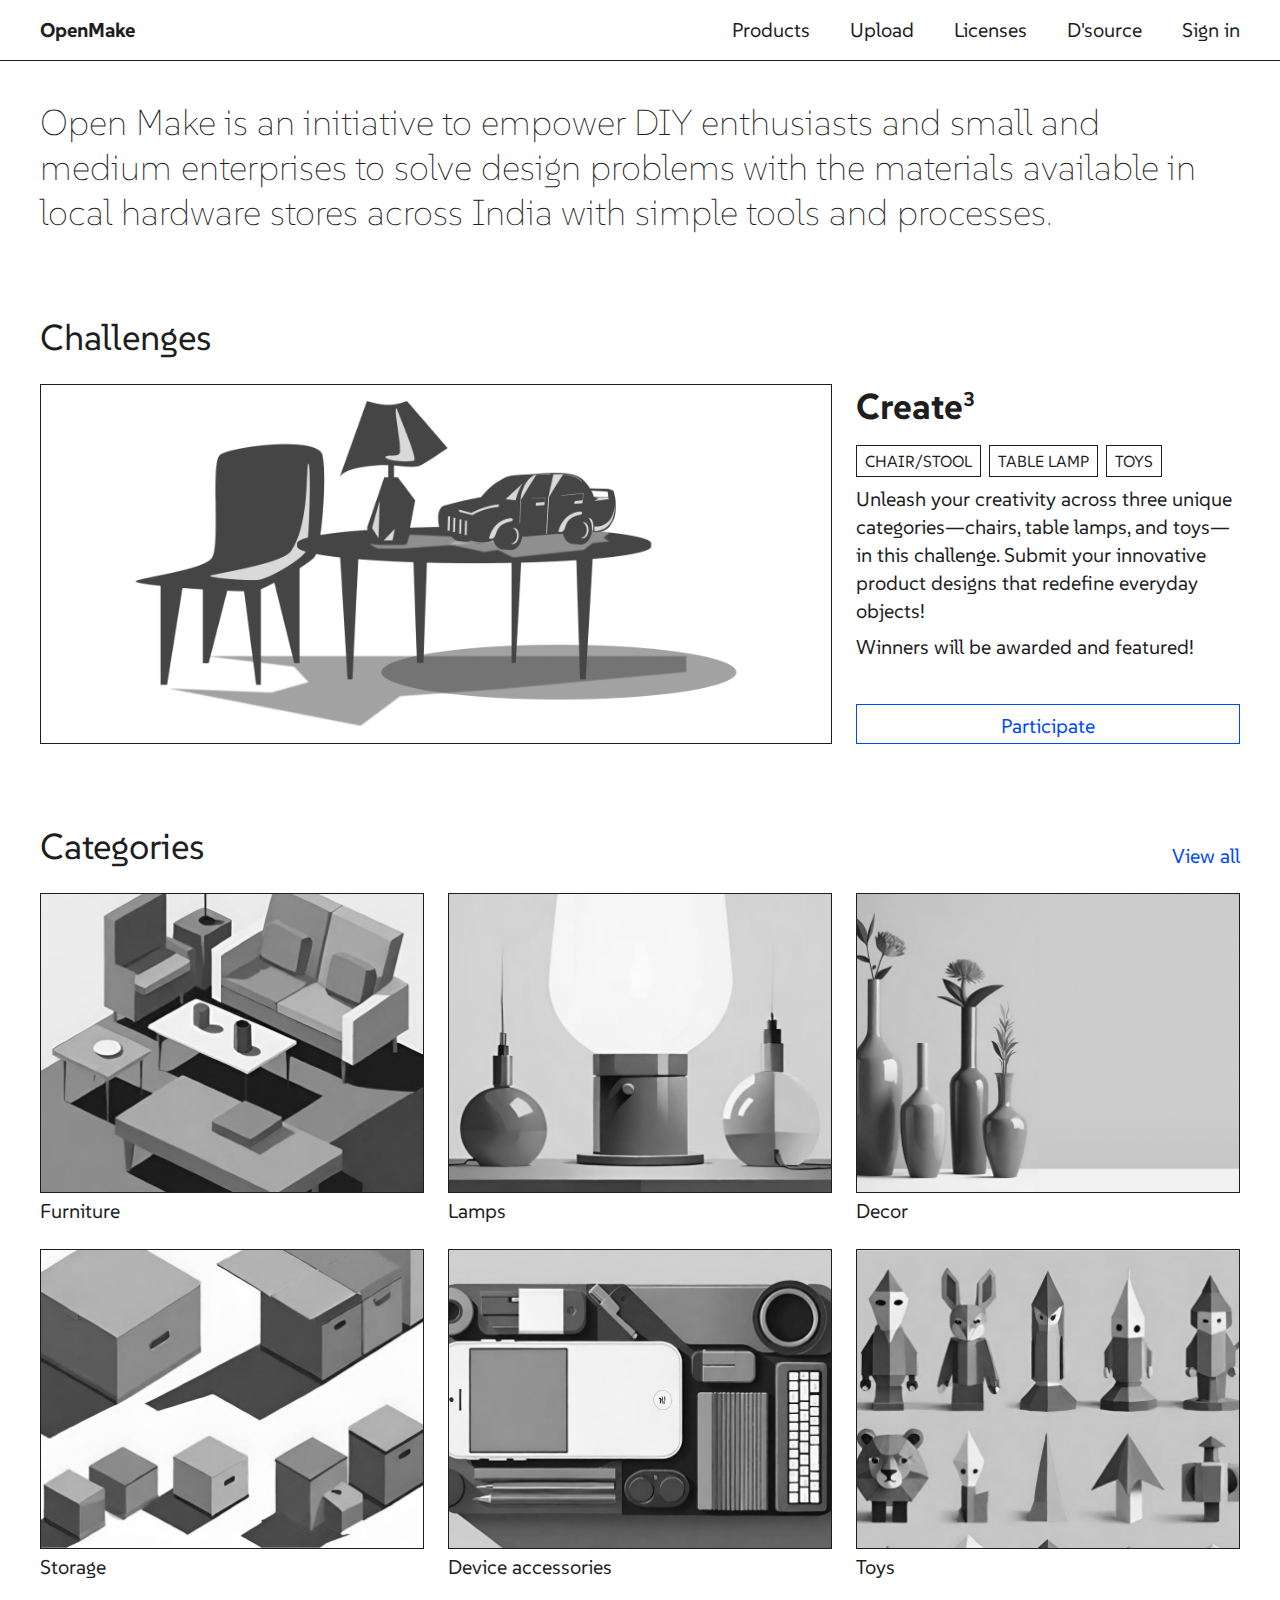
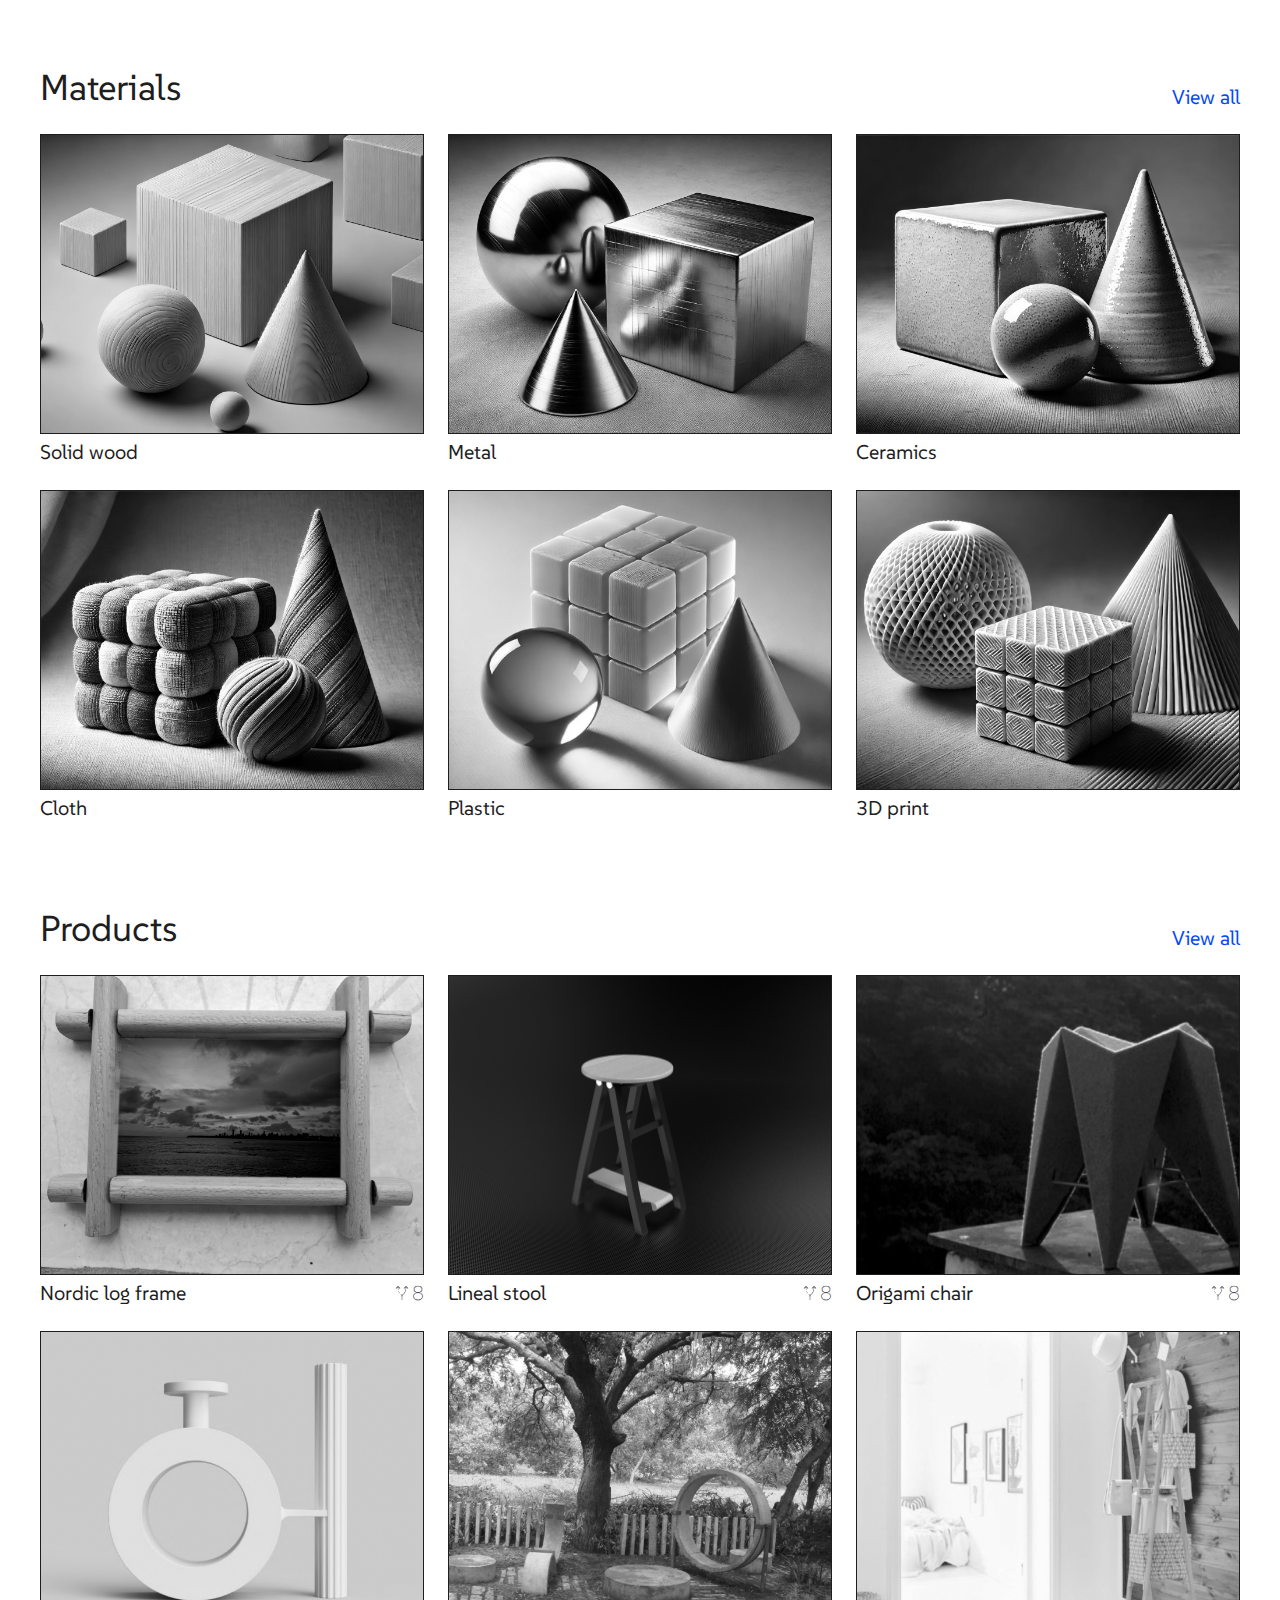
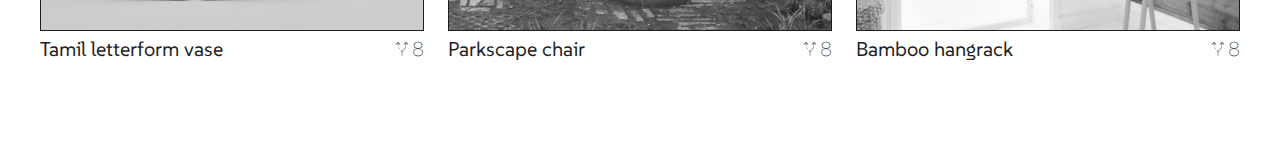
==== index.html @ de499de6 "Initial commit" ====
<!DOCTYPE html>
<html lang="en">

<head>
    <meta charset="UTF-8">
    <meta name="viewport" content="width=device-width, initial-scale=1.0">
    <title>OpenMake</title>
    <link rel="shortcut icon" href="images/logo2.png" type="image/x-icon">
    <style>
        :root {
            --primary: #1e1e1e;
            --link: #0047ff;
            --secondary: #0047ff;
            --warning: #eb4335;
            --white: #ffffff;
            --disabled: #aaaaaa;
        }
    </style>
    <link rel="stylesheet" href="style.css">
    <!-- <script src="nav.js"></script> -->
</head>

<body>

    <div id="navbar-placeholder">
        <nav class="flex w100">
            <div class="flex spacebetween acenter w100">
                <div class="flex gap8 openmake acenter w100">
                    <img src="images/newlogo.png" alt="">
                    <a href="index.html" id="navlogo">OpenMake</a>
                </div>
                <div id="navburger" class="flexcol jcenter">
                    <svg id="navclose" class="active" xmlns="http://www.w3.org/2000/svg" width="40" height="40"
                        viewBox="0 0 40 40" fill="none">
                        <rect class="lowbar" x="8" y="24" width="24" height="4" fill="#1E1E1E" />
                        <rect class="midbar" x="8" y="18" width="24" height="4" fill="#1E1E1E" />
                        <rect class="topbar" x="8" y="12" width="24" height="4" fill="#1E1E1E" />
                    </svg>
                    <svg id="navopen" xmlns="http://www.w3.org/2000/svg" width="40" height="40" viewBox="0 0 40 40"
                        fill="none">
                        <rect x="13" y="10" width="24" height="4" transform="rotate(45 13 10)" fill="#1E1E1E" />
                        <rect x="10" y="27" width="24" height="4" transform="rotate(-45 10 27)" fill="#1E1E1E" />
                    </svg>
                </div>
            </div>
            <div id="navlist" class="flex bodytext acenter w100">
                <a href="products.html" class="navitem" id="nav-products">Products</a>
                <a href="upload.html" class="navitem" id="nav-upload">Upload</a>
                <a href="licenses.html" class="navitem" id="nav-licenses">Licenses</a>
                <a href="https://www.dsource.in/" class="navitem" id="nav-dsource">D'source</a>
                <a href="signin.html" class="navitem" id="nav-signin">Sign in</a>
            </div>
        </nav>
    </div>

    <main class="flexcol acenter" style="max-width: 1600px; margin: auto;">
        <div class="w100">
            <h1 class="subtext">Open Make is an initiative to empower DIY enthusiasts and small and medium enterprises to solve design
                problems with the materials available in local hardware stores across India with simple tools and
                processes.</h1>
        </div>
        <section id="challenges" class="w100 flexcol">
            <h1>Challenges</h1>
            <div class="grid gap20">
                <div class="span8 challengeimg border1">
                    <img src="images/challenge.png" alt="" class="">
                </div>
                <div class="flexcol span4 gap16">
                    <h2>Create<sup>3</sup></h2>
                    <div class="flexcol gap8 h100">
                        <div class="flex gap8">
                            <!-- <div class="tag border1 flex acenter">Chair/Stool</div>
                            <div class="tag border1 flex acenter">Table lamp</div>
                            <div class="tag border1 flex acenter">Toys</div> -->
                            <button class="tag border1 flex acenter">Chair/Stool</button>
                            <button class="tag border1 flex acenter">Table lamp</button>
                            <button class="tag border1 flex acenter">Toys</button>
                        </div>
                        <p>
                            Unleash your creativity across three unique categories—chairs, table lamps, and toys—in this
                            challenge. Submit your innovative product designs that redefine everyday objects!
                        </p>
                        <p>
                            Winners will be awarded and featured!
                        </p>
                    </div>
                    <button class="secondaryButton">Participate</button>
                </div>
            </div>
        </section>
        <section id="categories" class="w100 flexcol">
            <div class="flex spacebetween">
                <h1>Categories</h1>
                <a href="" class="link">View all</a>
            </div>
            <div class="grid gap20">
                <div class="flexcol card span4">
                    <img src="images/categories/furniture.png" alt="" class="border1">
                    <div class="cardtext flex spacebetween">
                        <p class="bodytext">Furniture</p>
                        <div class="bodytext flex acenter adapt">
                            <div class="svgimg"></div>
                            <p class="subtext">
                                8
                            </p>
                        </div>
                    </div>
                </div>
                <div class="flexcol card span4">
                    <img src="images/categories/lamps.png" alt="" class="border1">
                    <div class="cardtext flex spacebetween">
                        <p class="bodytext">Lamps</p>
                        <div class="bodytext flex acenter adapt">
                            <div class="svgimg"></div>
                            <p class="subtext">
                                8
                            </p>
                        </div>
                    </div>
                </div>
                <div class="flexcol card span4">
                    <img src="images/categories/decor.png" alt="" class="border1">
                    <div class="cardtext flex spacebetween">
                        <p class="bodytext">Decor</p>
                        <div class="bodytext flex acenter adapt">
                            <div class="svgimg"></div>
                            <p class="subtext">
                                8
                            </p>
                        </div>
                    </div>
                </div>
                <div class="flexcol card span4">
                    <img src="images/categories/storage.png" alt="" class="border1">
                    <div class="cardtext flex spacebetween">
                        <p class="bodytext">Storage</p>
                        <div class="bodytext flex acenter adapt">
                            <div class="svgimg"></div>
                            <p class="subtext">
                                8
                            </p>
                        </div>
                    </div>
                </div>
                <div class="flexcol card span4">
                    <img src="images/categories/device_accs.png" alt="" class="border1">
                    <div class="cardtext flex spacebetween">
                        <p class="bodytext">Device accessories</p>
                        <div class="bodytext flex acenter adapt">
                            <div class="svgimg"></div>
                            <p class="subtext">
                                8
                            </p>
                        </div>
                    </div>
                </div>
                <div class="flexcol card span4">
                    <img src="images/categories/toys.png" alt="" class="border1">
                    <div class="cardtext flex spacebetween">
                        <p class="bodytext">Toys</p>
                        <div class="bodytext flex acenter adapt">
                            <div class="svgimg"></div>
                            <p class="subtext">
                                8
                            </p>
                        </div>
                    </div>
                </div>

            </div>
        </section>
        <section id="materials" class="w100 flexcol">
            <div class="flex spacebetween">
                <h1>Materials</h1>
                <a href="" class="link">View all</a>
            </div>
            <div class="grid gap20">
                <div class="flexcol card span4">
                    <img src="images/materials/solid wood1.png" alt="" class="border1">
                    <div class="cardtext flex spacebetween">
                        <p class="bodytext">Solid wood</p>
                        <div class="bodytext flex acenter adapt">
                            <div class="svgimg"></div>
                            <p class="subtext">
                                8
                            </p>
                        </div>
                    </div>
                </div>
                <div class="flexcol card span4">
                    <img src="images/materials/metal1.webp" alt="" class="border1">
                    <div class="cardtext flex spacebetween">
                        <p class="bodytext">Metal</p>
                        <div class="bodytext flex acenter adapt">
                            <div class="svgimg"></div>
                            <p class="subtext">
                                8
                            </p>
                        </div>
                    </div>
                </div>
                <div class="flexcol card span4">
                    <img src="images/materials/ceramics1.webp" alt="" class="border1">
                    <div class="cardtext flex spacebetween">
                        <p class="bodytext">Ceramics</p>
                        <div class="bodytext flex acenter adapt">
                            <div class="svgimg"></div>
                            <p class="subtext">
                                8
                            </p>
                        </div>
                    </div>
                </div>
                <div class="flexcol card span4">
                    <img src="images/materials/cloth1.png" alt="" class="border1">
                    <div class="cardtext flex spacebetween">
                        <p class="bodytext">Cloth</p>
                        <div class="bodytext flex acenter adapt">
                            <div class="svgimg"></div>
                            <p class="subtext">
                                8
                            </p>
                        </div>
                    </div>
                </div>
                <div class="flexcol card span4">
                    <img src="images/materials/plastic1.webp" alt="" class="border1">
                    <div class="cardtext flex spacebetween">
                        <p class="bodytext">Plastic</p>
                        <div class="bodytext flex acenter adapt">
                            <div class="svgimg"></div>
                            <p class="subtext">
                                8
                            </p>
                        </div>
                    </div>
                </div>
                <div class="flexcol card span4">
                    <img src="images/materials/3dprint1.png" alt="" class="border1">
                    <div class="cardtext flex spacebetween">
                        <p class="bodytext">3D print</p>
                        <div class="bodytext flex acenter adapt">
                            <div class="svgimg"></div>
                            <p class="subtext">
                                8
                            </p>
                        </div>
                    </div>
                </div>

            </div>
        </section>
        <section id="products" class="w100 flexcol">
            <div class="flex spacebetween">
                <h1>Products</h1>
                <a href="" class="link">View all</a>
            </div>
            <div class="grid gap20">
                <a href="nordiclogframe.html" class="span4">
                    <div class="flexcol card span4">
                        <img src="images/products/log.png" alt="" class="border1">
                        <div class="cardtext flex spacebetween">
                            <p class="bodytext">Nordic log frame</p>
                            <div class="bodytext flex acenter adapt">
                                <div class="svgimg"></div>
                                <p class="subtext">
                                    8
                                </p>
                            </div>
                        </div>
                    </div>

                </a>
                <div class="flexcol card span4">
                    <img src="images/products/lineal.png" alt="" class="border1">
                    <div class="cardtext flex spacebetween">
                        <p class="bodytext">Lineal stool</p>
                        <div class="bodytext flex acenter adapt">
                            <div class="svgimg"></div>
                            <p class="subtext">
                                8
                            </p>
                        </div>
                    </div>
                </div>
                <div class="flexcol card span4">
                    <img src="images/products/origami.png" alt="" class="border1">
                    <div class="cardtext flex spacebetween">
                        <p class="bodytext">Origami chair</p>
                        <div class="bodytext flex acenter adapt">
                            <div class="svgimg"></div>
                            <p class="subtext">
                                8
                            </p>
                        </div>
                    </div>
                </div>
                <div class="flexcol card span4">
                    <img src="images/products/vase.png" alt="" class="border1">
                    <div class="cardtext flex spacebetween">
                        <p class="bodytext">Tamil letterform vase</p>
                        <div class="bodytext flex acenter adapt">
                            <div class="svgimg"></div>
                            <p class="subtext">
                                8
                            </p>
                        </div>
                    </div>
                </div>
                <div class="flexcol card span4">
                    <img src="images/products/park.png" alt="" class="border1">
                    <div class="cardtext flex spacebetween">
                        <p class="bodytext">Parkscape chair</p>
                        <div class="bodytext flex acenter adapt">
                            <div class="svgimg"></div>
                            <p class="subtext">
                                8
                            </p>
                        </div>
                    </div>
                </div>
                <div class="flexcol card span4">
                    <img src="images/products/rack.png" alt="" class="border1">
                    <div class="cardtext flex spacebetween">
                        <p class="bodytext">Bamboo hangrack</p>
                        <div class="bodytext flex acenter adapt">
                            <div class="svgimg"></div>
                            <p class="subtext">
                                8
                            </p>
                        </div>
                    </div>
                </div>

            </div>
        </section>
    </main>
    <footer>

    </footer>
</body>

</html>
---- style.css ----
@import url('https://fonts.googleapis.com/css2?family=SUSE:wght@100..800&display=swap');



* {
    font-family: 'SUSE';
    color: var(--primary);
    text-decoration: none;
    margin: 0;
    padding: 0;
    font-size: 20px;
    box-sizing: border-box;
}

main{
    max-width: 1920px;
    margin: auto;
}

span {
    font-weight: inherit;
    font-size: inherit;
}

button:enabled:hover {
    cursor: pointer;
}

.w100 {
    width: 100%;
}

.h100 {
    height: 100%;
}

.bodytext,
p {
    font-weight: 400;
    text-align: left;
    line-height: 28px;
}

.subtext {
    font-weight: 100;
}

.spacebetween {
    align-items: flex-end;
    justify-content: space-between;
}

.border05 {
    border: 0.5px solid var(--primary);
}

.border1 {
    border: 1px solid var(--primary);
}

input[type=checkbox] {
    width: 16px;
    height: 16px;
    accent-color: var(--primary);
}

input[type=text] {
    width: 100%;
    height: 60px;
    border-radius: 0px;
    border: 0.5px solid var(--primary);
    padding: 0 16px;
}

input[type=url] {
    padding: 8px;
    width: 100%;
    height: 40px;
    color: var(--link);
    border: 0.5px solid var(--primary);
    background-color: var(--white);
}

input[type=text]:focus {
    outline: none;
    border: 1.6px solid var(--primary) !important;
    /* color: var(--primary); */
}

input[type=url]:focus {
    outline: none;
    border: 1.6px solid var(--primary) !important;
    color: var(--primary);
}

input::placeholder {
    font-weight: 200;
    font-size: 16px;
}

h1 {
    font-size: 36px;
    font-weight: 400;
}

h2 {
    font-size: 36px;
    font-weight: 700;
}

h3 {
    font-weight: 700;
    /* width: 100%; */
    margin-right: 24px;
}

.link {
    color: var(--link);
    text-decoration: none;
}

.link:hover {
    color: var(--link);
    text-decoration: none;
    font-weight: 400;
}

.blue {
    color: var(--secondary);
}

.red {
    color: var(--warning);
}

.primaryButton {
    padding: 8px 16px;
    color: var(--white);
    border: 1px solid var(--link);
    background-color: var(--link);
    height: 40px;
}

.primaryButton:hover:enabled {
    background-color: #0037c3;
    cursor: pointer;
}

.primaryButton:disabled {
    background-color: var(--white);
    border-color: var(--disabled);
    color: var(--disabled);
    font-weight: 100;
    border-width: 0.5px;
}

.secondaryButton {
    width: 100%;
    padding: 8px;
    height: 40px;
    color: var(--link);
    border: 1px solid var(--link);
    background-color: var(--white);
}

.secondaryButton:focus {
    width: 100%;
    padding: 8px;
    height: 40px;
    color: var(--link);
    border: 1.6px solid var(--link);
    background-color: var(--white);
    border-radius: 0px;
}

.secondaryButton:disabled {
    color: var(--disabled);
    font-weight: 100;
    border: 0.5px solid var(--disabled);
}

.tertiaryButton {
    /* height: 60px; */
    padding: 8px;
    height: 40px;
    color: var(--primary);
    border: none;
    background-color: var(--white);
}


.tertiaryButton:hover {
    color: var(--link);
}

.tertiaryButton:disabled {
    color: var(--disabled);
}

.secondaryButton:hover:enabled,
.tagButton:hover:enabled,
.addButton:hover:enabled {
    background-color: var(--link);
    color: var(--white);
    cursor: pointer;
}

.addButton:hover {
    background-color: var(--link);
    color: var(--white);
    cursor: pointer;
}


.tagButton {
    padding: 8px 8px;
    display: flex;
    align-items: center;
    width: fit-content;
    height: 32px;
    border: 1px solid var(--link);
    background-color: var(--white);
    font-size: 16px;
    font-weight: 400;
    color: var(--link);
}

.addButton {
    padding: 8px 8px;
    height: 60px;
    justify-content: center;
    border: 1px solid var(--link);
    background-color: var(--white);
    color: var(--link);
    /* font-weight: 100; */
    display: flex;
    align-items: center;
}

sup {
    font-size: 20px;
}

.svgimg {
    background-color: var(--primary);
    mask: url(images/adaptation.svg) no-repeat center;
    width: 20px;
    height: 20px;
}

.bold {
    font-weight: bold !important;
}

.flex {
    display: flex;
}

.flexcol {
    display: flex;
    flex-flow: column;
}

.wrap {
    flex-flow: wrap;
}

.acenter {
    align-items: center;
}

.jcenter {
    justify-content: center;
}

.gap80 {
    gap: 80px;
}

.gap60 {
    gap: 60px;
}

.gap24 {
    gap: 24px;
}

.gap20 {
    gap: 20px;
}

.gap16 {
    gap: 16px;
}

.gap8 {
    gap: 8px;
}

.gap4 {
    gap: 4px;
}

.gap40 {
    gap: 40px;
}

.span10 {
    grid-column: span 10;
}

.span8 {
    grid-column: span 8;
}

.span6 {
    grid-column: span 6;
}

.span5 {
    grid-column: span 5;
}

.span4 {
    grid-column: span 4;
}

.span2 {
    grid-column: span 2;
}

.grid {
    display: grid;
    grid-template-columns: repeat(12, 1fr);
    gap: 20px 24px;
}

.subgrid {
    display: grid;
    grid-template-columns: repeat(10, 1fr);
    gap: 20px 24px;
}

.tag {
    text-transform: uppercase;
    padding: 0px 8px;
    height: 32px;
    background-color: var(--white);
    color: var(--primary);
    font-size: 16px;
    width: auto;
    /* font-weight: 100;
    border: 1px solid var(--primary); */
}

.fitw {
    width: fit-content;
}

.fith {
    height: fit-content;
}

nav {
    height: 60px;
    padding: 0 40px;
    background-color: var(--white);
    max-width: 1920px;
    margin: auto;
}

#navburger {
    display: none;
}

.openmake img {
    display: none;
}

#navbar-placeholder {
    position: fixed;
    top: 0;
    z-index: 10;
    width: 100%;
    border-bottom: 0.5px solid var(--primary);
}

#navlogo {
    font-weight: 700;
    color: var(--primary);
}

#navlist {
    gap: 40px;
    justify-content: flex-end;
}

.navitem {
    color: var(--primary);
}

.navitem:hover {
    color: var(--secondary);
    transition: color 200ms;
}

main {
    padding: 100px 40px;
    gap: 80px;
    /* max-width: 1600px;
    margin: auto; */
}

section {
    gap: 24px;
}

.challengeimg {
    padding: 16px 32px;
    filter: grayscale(100%);
}

img {
    width: 100%;
    height: 100%;
}



h2 p {
    height: 100%;
}

#materials .adapt,
#categories .adapt {
    display: none;
}

.card img{
    filter: grayscale(100%);
}


.card img {
    height: 300px;
    width: 100%;
    object-fit: cover;
}

.card:hover{
    cursor: pointer;
}

.cardtext {
    padding: 4px 0px;
}

.card:hover img {
    border-color: var(--link);
    filter: grayscale(0);
}

.card:hover .svgimg {
    background-color: var(--link);
}

.card:hover p {
    color: var(--link);
}

textarea {
    width: 100%;
    height: 100%;
    border-radius: 0px;
    border: 0.5px solid var(--primary);
    padding: 12px 16px;
    vertical-align: top;
    resize: none;
}

textarea:focus {
    outline: none;
    border: 1.6px solid var(--primary) !important;
}

.textarea {
    width: 100%;
    height: 100%;
    border-radius: 0px;
    border: 0.5px solid var(--primary);
    padding: 12px 16px;
    vertical-align: top;
    resize: none;
}

.textarea:focus {
    outline: none;
    border: 1.6px solid var(--primary) !important;
}


.imgbox {
    display: inline-block;
    width: 100%;
    height: 100%;

}



.upButton,
.downButton,
.plusButton,
.deleteButton {
    height: 24px;
    width: auto;
    aspect-ratio: 1;
    display: flex;
    align-items: center;
    justify-content: center;
    background-color: var(--white);
    font-weight: 300;
    border: 1px solid var(--primary);
}

.smallButton {
    height: 24px;
    padding: 0 4px;
    width: auto;
    display: flex;
    align-items: center;
    justify-content: center;
    background-color: var(--white);
    font-weight: 300;
    border: 1px solid var(--primary);
}


.plusButton:hover:enabled,
.upButton:hover:enabled,
.downButton:hover:enabled,
.smallButton:hover:enabled {
    color: var(--link);
    border-color: var(--link);
}

.deleteButton:hover:enabled {
    color: var(--warning);
    border-color: var(--warning);
}

.deleteButton:disabled,
.plusButton:disabled,
.upButton:disabled,
.downButton:disabled,
.smallButton:disabled {
    color: var(--disabled);
    border: 1px solid var(--disabled);
}

.deleteButton svg {
    fill: var(--primary);
}

.deleteButton svg:hover {
    fill: var(--warning);
}

.deleteButton:disabled {
    display: none;
}




.hidden {
    display: none;
}





dialog {
    padding: 0px 12px;
    width: 600px;
    border: 1px solid var(--primary);
    align-self: center;
    justify-self: center;
    max-height: 80vh;
}

dialog iframe {
    width: 100%;
    height: 300px;
}

dialog div h3 {
    position: sticky;
    width: 100%;
    top: 0px;
    padding: 12px 0px;
    background-color: var(--white);
    /* border-bottom: 0.5px solid var(--disabled); */
}

.modal-buttons {
    display: flex;
    position: sticky;
    bottom: 0px;
    justify-content: flex-end;
    margin-top: 16px;
    gap: 8px;
    padding: 12px 0px;
    background-color: var(--white);
    border-top: 0.5px solid var(--disabled);
}

/* Center and style dialog content */
dialog::backdrop {
    background: rgba(0, 0, 0, 0.5);
}

.dialog-content {
    padding: 20px;
    background-color: white;
}



/* .deleteButton {
    border: 1px solid var(--primary);
    height: 24px;
    width: 24px;
    display: flex;
    align-items: center;
    justify-content: center; 
    flex-shrink: 0; 
} */


#index {
    position: fixed;
    top: 100px;
    /* left: 20px; */
    font-weight: 100;
}

#index a:hover {
    color: var(--link);
}

#index a.active {
    font-weight: normal;
}

#content {
    grid-column: 3/13;
}

tr {
    display: flex;
    align-items: center;
    justify-content: space-between;
    width: 100%;
    border-bottom: 0.5px dashed var(--disabled);
}

td {
    display: flex;
    padding: 4px;
}

.dropdown {
    font-weight: 100;
}

.rotateZ90 {
    transform: rotateZ(-90deg);
}

.paragraph p {
    &:not(:last-child) {
        margin-bottom: 8px;
    }
}

[data-tooltip] {
    position: relative;
}

[data-tooltip]:after {
    content: attr(data-tooltip);
    position: absolute;
    left: 50%;
    font-size: 12px;
    top: 100%;
    /* put it on the top */
    background-color: #555555;
    color: var(--white);
    padding: 2px 4px;
    width: max-content;
    opacity: 0;
    /* -webkit-transition: opacity 0.75s; */
}

[data-tooltip]:hover:after {
    opacity: 1;
}

div[data-tooltip]:after {
    left: 5px !important;
}

.onlyphone {
    display: none;
}



@media only screen and (max-width: 768px) {
    * {
        font-size: 16px;
    }

    nav {
        height: 60px;
        border-bottom: 0.5px solid var(--primary);
        padding: 10px 16px;
        background-color: var(--white);
        flex-flow: column;
        gap: 40px;
        overflow: hidden;
    }

    #navburger {
        display: block;
    }

    /* Initially show the close (hamburger) icon and hide the open (X) icon */
    #navopen {
        display: none;
    }

    #navclose {
        display: block;
    }

    .autoH{
        height: auto;
    }

    /* When active, toggle visibility */
    #navburger.active #navopen {
        display: block;
    }

    #navburger.active #navclose {
        display: none;
    }

    #navlist {
        flex-flow: column;
        align-items: flex-start;
        gap: 24px;
        padding-bottom: 32px;
    }
    
    #navlist a{
        font-size: 20px;

    }

    .openmake img {
        display: block;
        width: 24px;
        aspect-ratio: 1;
    }

    .openmake a {
        /* display: none; */
        font-size: 20px;
    }

    .onlyphone {
        display: block;
    }

    .onlylarge {
        display: none;
    }

    .bodytext,
    p {
        font-weight: 400;
        text-align: left;
        line-height: 20px;
    }

    #index {
        display: none;
    }

    h1 {
        font-size: 24px;
        font-weight: 400;
    }

    h2 {
        font-size: 24px;
        font-weight: 700;
    }

    h3 {
        font-weight: 700;
    }

    main {
        padding: 100px 16px;
        gap: 80px;
    }

    #content {
        grid-column: 1/13;
    }

    .subgrid {
        display: flex;
        flex-flow: column;
    }

    .pcol {
        flex-flow: column;
    }

    .gap16 {
        gap: 8px;
    }

    .gap80 {
        gap: 40px;
    }

    .gap40 {
        gap: 20px;
    }

    section {
        gap: 16px;
    }

    .tag {
        text-transform: uppercase;
        padding: 4px 8px;
        height: auto;
        background-color: var(--white);
        color: var(--primary);
        font-size: 12px;
        width: auto;
    }

    .order1 {
        order: 1;
    }

    .order2 {
        order: 2;
    }

    .order3 {
        order: 3;
    }

    .order4 {
        order: 4;
    }

    .order5 {
        order: 5;
    }
}
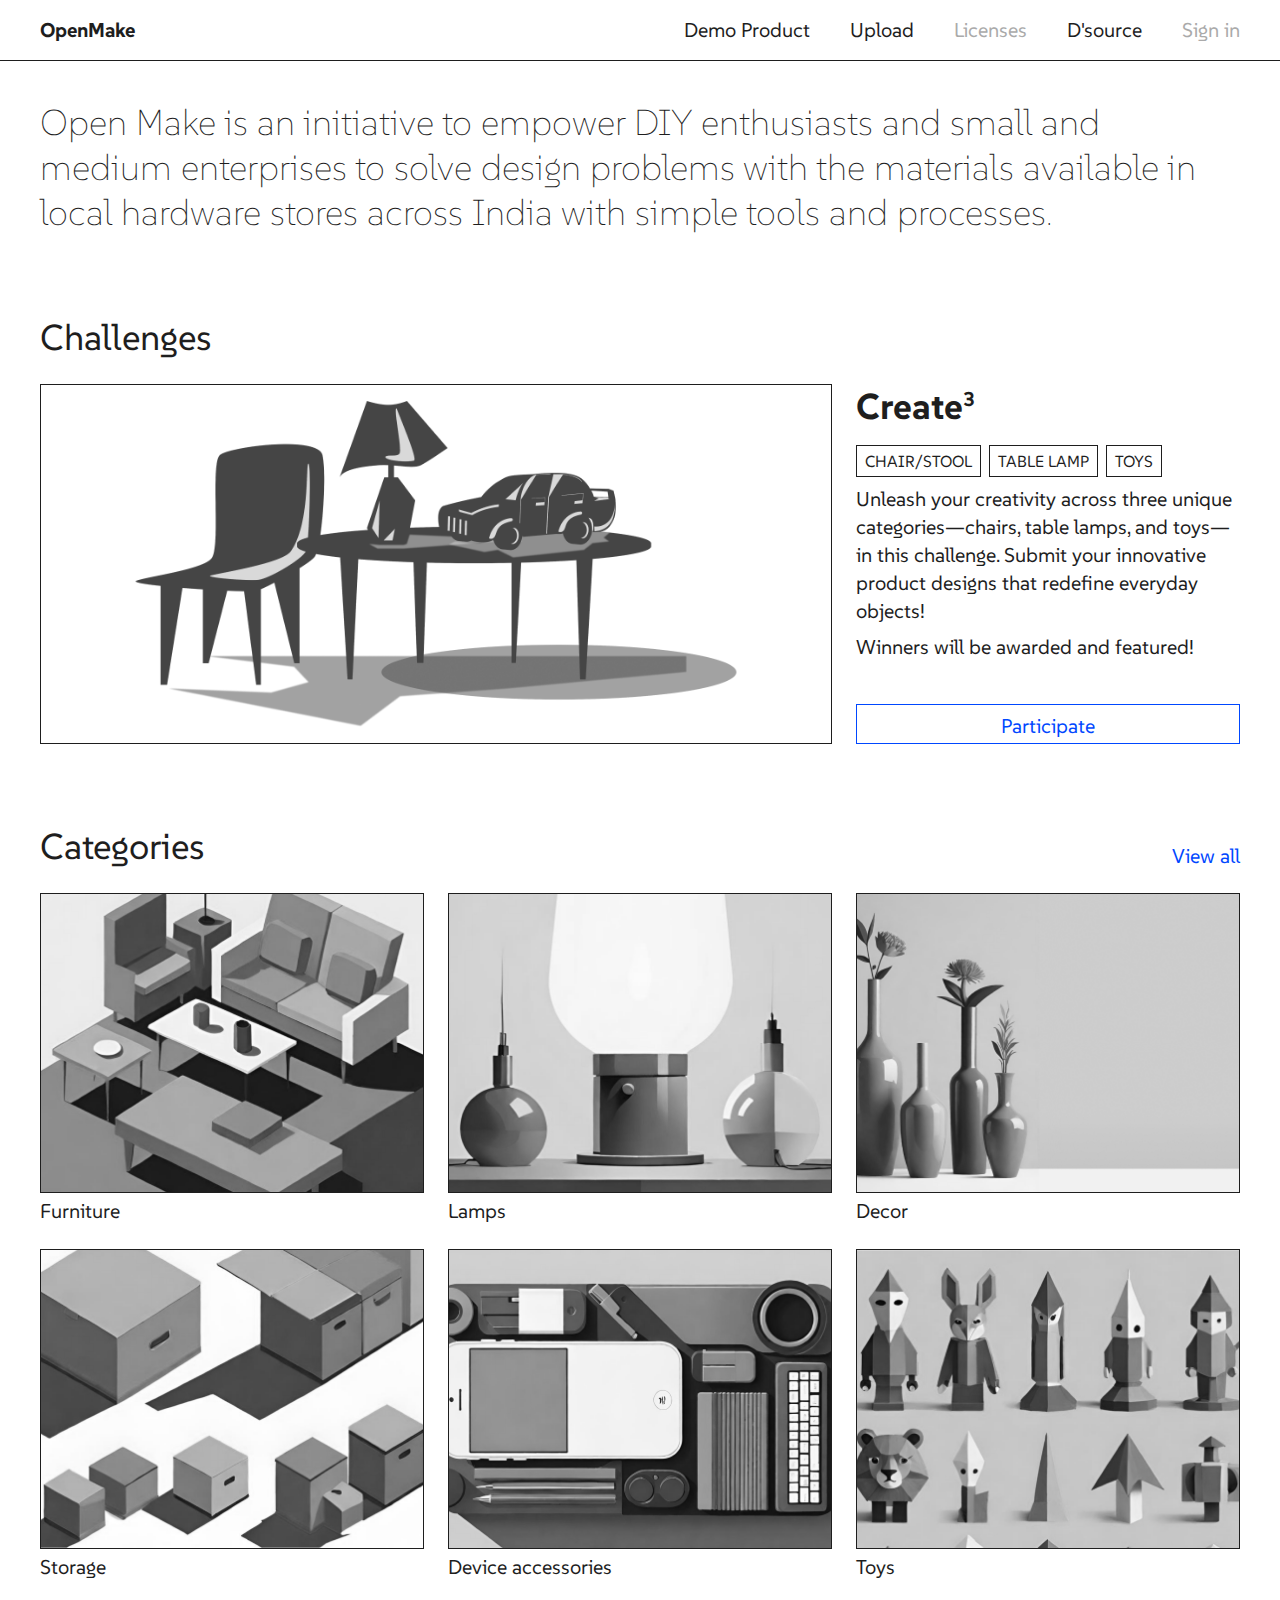
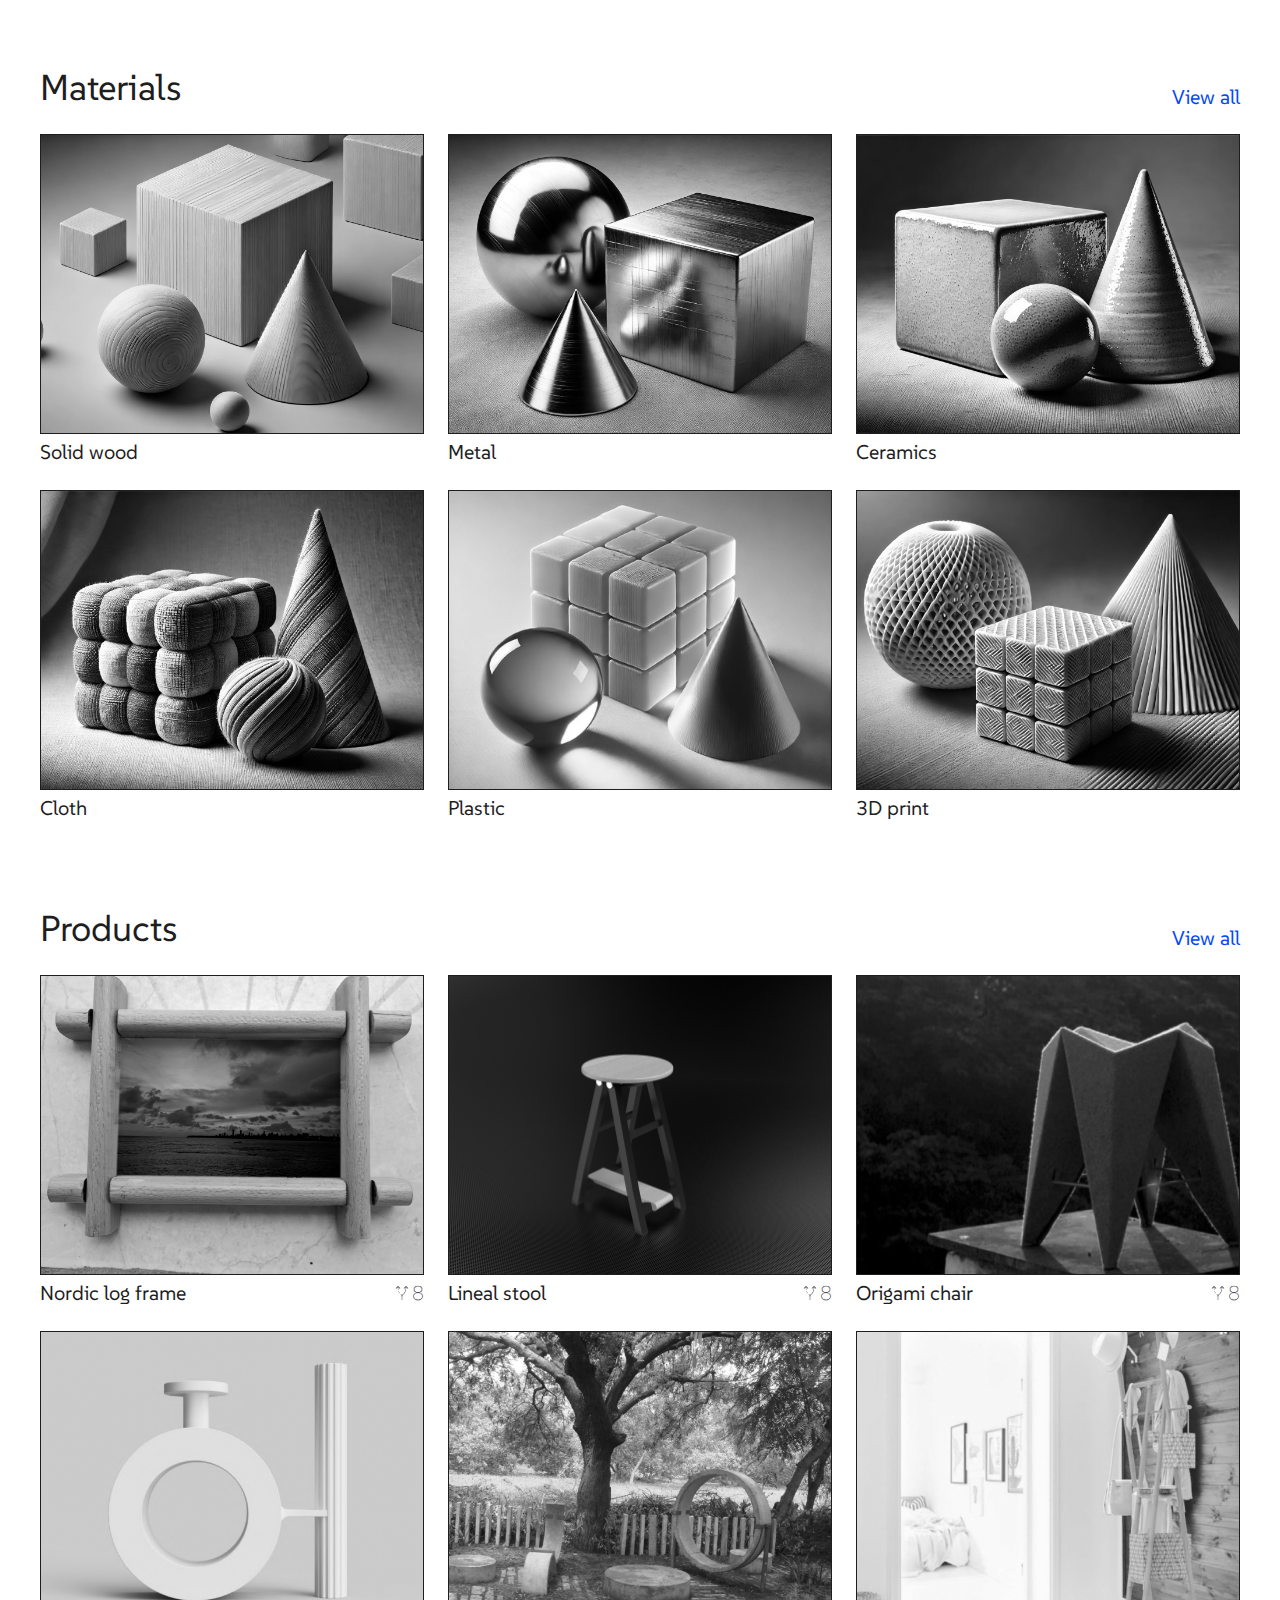
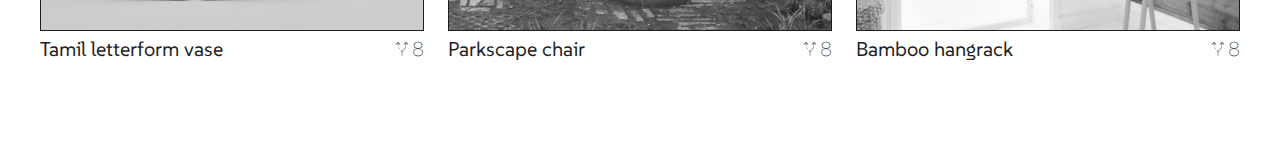
==== commit 22ef1db2: "All files" ====
--- a/index.html
+++ b/index.html
@@ -44,18 +44,19 @@
                 </div>
             </div>
             <div id="navlist" class="flex bodytext acenter w100">
-                <a href="products.html" class="navitem" id="nav-products">Products</a>
+                <a href="nordiclogframe.html" class="navitem" id="nav-products">Demo Product</a>
                 <a href="upload.html" class="navitem" id="nav-upload">Upload</a>
-                <a href="licenses.html" class="navitem" id="nav-licenses">Licenses</a>
+                <a href="licenses.html" class="navitem disabled" id="nav-licenses">Licenses</a>
                 <a href="https://www.dsource.in/" class="navitem" id="nav-dsource">D'source</a>
-                <a href="signin.html" class="navitem" id="nav-signin">Sign in</a>
+                <a href="signin.html" class="navitem disabled" id="nav-signin">Sign in</a>
             </div>
         </nav>
     </div>
 
     <main class="flexcol acenter" style="max-width: 1600px; margin: auto;">
         <div class="w100">
-            <h1 class="subtext">Open Make is an initiative to empower DIY enthusiasts and small and medium enterprises to solve design
+            <h1 class="subtext">Open Make is an initiative to empower DIY enthusiasts and small and medium enterprises
+                to solve design
                 problems with the materials available in local hardware stores across India with simple tools and
                 processes.</h1>
         </div>
@@ -93,7 +94,7 @@
                 <h1>Categories</h1>
                 <a href="" class="link">View all</a>
             </div>
-            <div class="grid gap20">
+            <div class="grid cardholder gap20 ">
                 <div class="flexcol card span4">
                     <img src="images/categories/furniture.png" alt="" class="border1">
                     <div class="cardtext flex spacebetween">
@@ -174,7 +175,7 @@
                 <h1>Materials</h1>
                 <a href="" class="link">View all</a>
             </div>
-            <div class="grid gap20">
+            <div class="grid cardholder gap20">
                 <div class="flexcol card span4">
                     <img src="images/materials/solid wood1.png" alt="" class="border1">
                     <div class="cardtext flex spacebetween">
@@ -255,8 +256,8 @@
                 <h1>Products</h1>
                 <a href="" class="link">View all</a>
             </div>
-            <div class="grid gap20">
-                <a href="nordiclogframe.html" class="span4">
+            <div class="grid cardholder gap20">
+                <a href="nordiclogframe.html" class="span4 card">
                     <div class="flexcol card span4">
                         <img src="images/products/log.png" alt="" class="border1">
                         <div class="cardtext flex spacebetween">
@@ -335,6 +336,13 @@
             </div>
         </section>
     </main>
+
+    <script>
+        document.getElementById('navburger').addEventListener('click', function () {
+            this.classList.toggle('active');  // Toggle the parent class for visibility control
+            const nav = document.getElementsByTagName('nav')[0].classList.toggle('autoH');
+        });
+    </script>
     <footer>
 
     </footer>
--- a/style.css
+++ b/style.css
@@ -236,6 +236,16 @@
     display: flex;
     align-items: center;
 }
+.addButton:disabled {
+    border: 1px solid var(--disabled);
+    background-color: var(--white);
+    color: var(--disabled);
+}
+.tagButton:disabled {
+    border: 1px solid var(--disabled);
+    background-color: var(--white);
+    color: var(--disabled);
+}
 
 sup {
     font-size: 20px;
@@ -398,10 +408,17 @@
 .navitem {
     color: var(--primary);
 }
+.disabled{
+    color: var(--disabled);
+}
 
 .navitem:hover {
     color: var(--secondary);
     transition: color 200ms;
+}
+.disabled:hover {
+    cursor: default;
+    color: var(--disabled);
 }
 
 main {
@@ -768,7 +785,10 @@
     
     #navlist a{
         font-size: 20px;
-
+    }
+
+    #navbar-placeholder {
+        border-bottom: 0px solid var(--primary);
     }
 
     .openmake img {
@@ -827,6 +847,28 @@
     .subgrid {
         display: flex;
         flex-flow: column;
+    }
+
+    #challenges .grid{
+        display: flex;
+        flex-flow: column;
+    }
+
+    .cardholder{
+        display: grid;
+        grid-template-columns: repeat(2, 1fr);
+    }
+
+    .card{
+        grid-column: span 1;
+    }
+
+    .card img {
+        height: 120px;
+    }
+
+    a .card img{
+        filter: grayscale(0);
     }
 
     .pcol {
@@ -859,6 +901,10 @@
         width: auto;
     }
 
+    #stepsContainer{
+        gap: 60px;
+    }
+
     .order1 {
         order: 1;
     }
